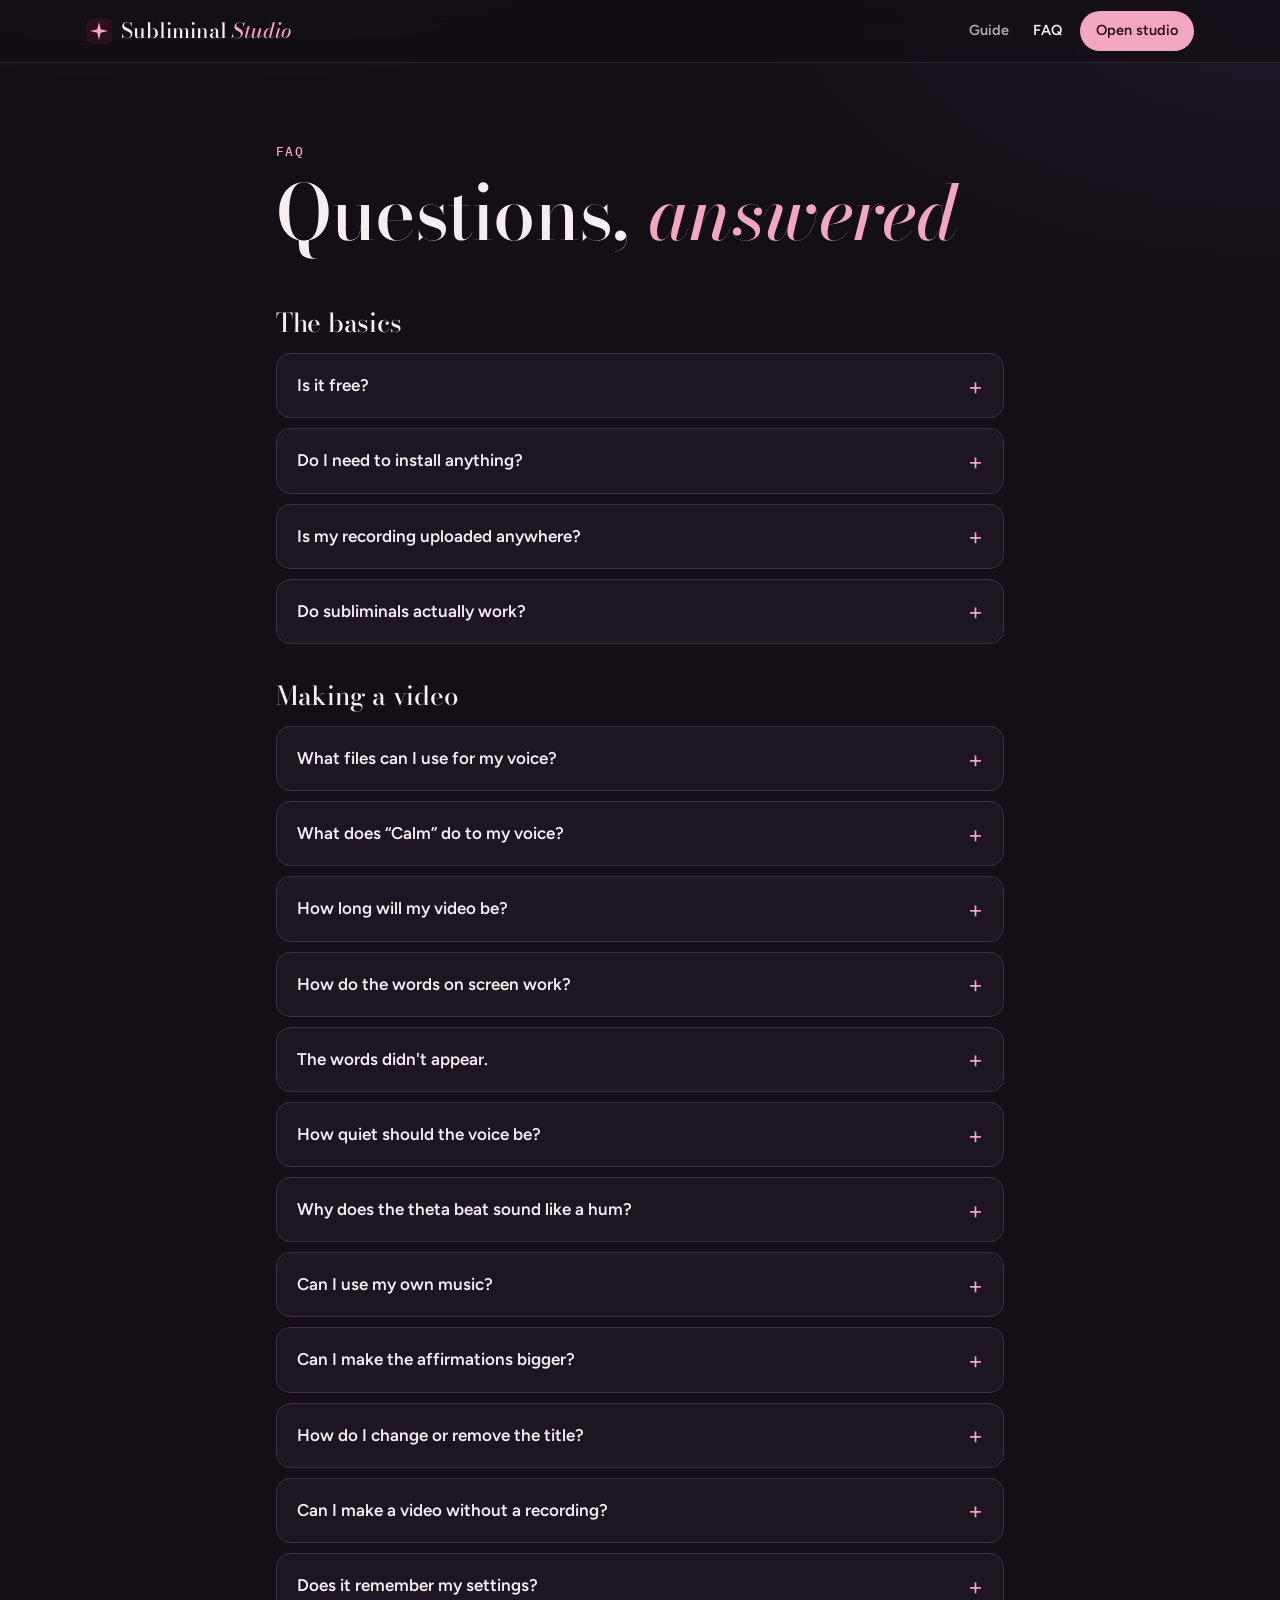
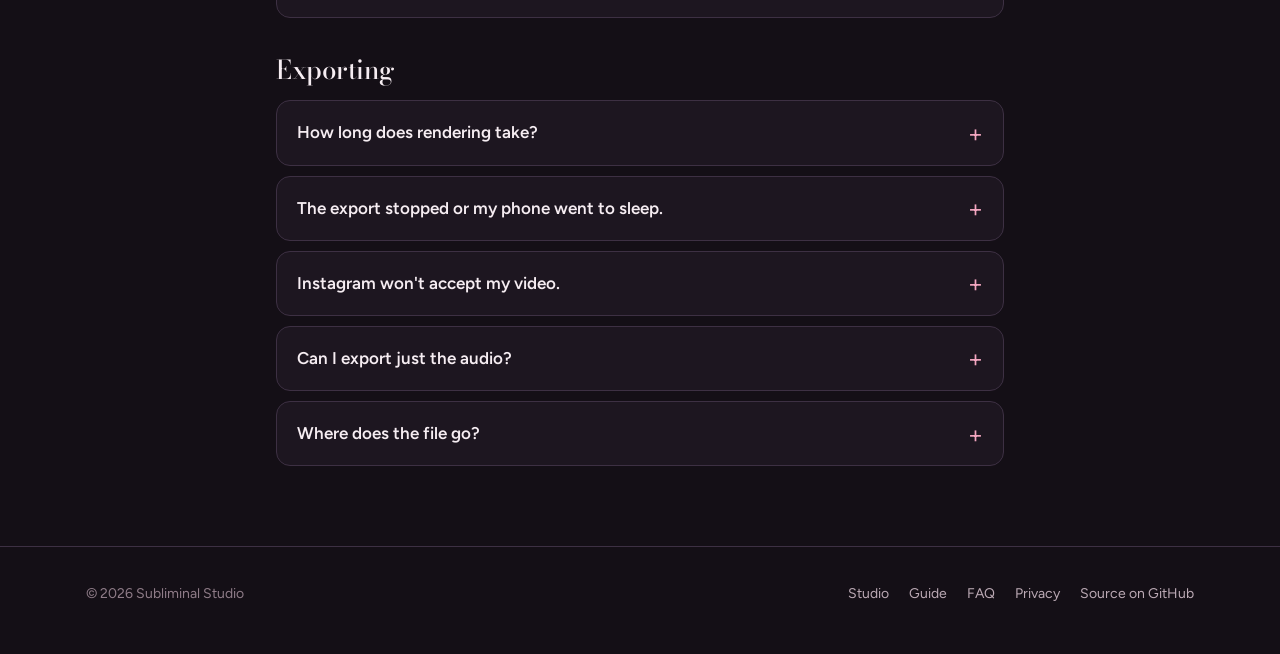
==== faq.html @ bfb0e153 "Add Hinglish captions and a text size control - Hinglish: transcribe as Hindi, then write it in Engl" ====
<!doctype html>
<html lang="en">
<head>
<meta charset="utf-8">
<meta name="viewport" content="width=device-width,initial-scale=1,viewport-fit=cover">
<title>FAQ — Subliminal Studio</title>
<meta name="description" content="Answers about Subliminal Studio: cost, privacy, supported browsers, file formats, export times and posting.">
<meta name="theme-color" content="#140f16">
<link rel="icon" href="assets/icon.svg" type="image/svg+xml">
<link rel="preconnect" href="https://fonts.googleapis.com">
<link rel="preconnect" href="https://fonts.gstatic.com" crossorigin>
<link rel="stylesheet" href="https://fonts.googleapis.com/css2?family=Bodoni+Moda:ital,opsz,wght@0,6..96,400..700;1,6..96,400..700&family=Figtree:wght@400;500;600;700&family=IBM+Plex+Mono:wght@400;500&display=swap">
<link rel="stylesheet" href="assets/site.css">
</head>
<body>
<header class="topbar">
  <div class="wrap">
    <a class="brand" href="./"><img src="assets/icon.svg" alt=""><span>Subliminal <em>Studio</em></span></a>
    <nav class="nav" aria-label="Main">
      <a href="guide.html">Guide</a>
      <a href="faq.html" aria-current="page">FAQ</a>
      <a class="cta" href="studio.html">Open studio</a>
    </nav>
  </div>
</header>

<main class="wrap narrow">
  <div class="page-head">
    <p class="eyebrow">FAQ</p>
    <h1>Questions, <em>answered</em></h1>
  </div>

  <div class="faq">
    <h2>The basics</h2>
    <details>
      <summary>Is it free?</summary>
      <div class="a"><p>Yes. There's no account, no watermark and no limit on how many videos you make.</p></div>
    </details>
    <details>
      <summary>Do I need to install anything?</summary>
      <div class="a"><p>No. It runs in a web browser on a computer or phone. Chrome, Edge and Safari give the fastest, most compatible exports.</p></div>
    </details>
    <details>
      <summary>Is my recording uploaded anywhere?</summary>
      <div class="a"><p>No. Your voice, music and photo are processed on your device and never sent to a server. See the <a href="privacy.html">privacy page</a> for details.</p></div>
    </details>
    <details>
      <summary>Do subliminals actually work?</summary>
      <div class="a">
        <p>Scientific evidence that subliminal affirmations change behaviour is limited and mixed. Many people use them like background affirmations or a calming ritual, and enjoy them on those terms.</p>
        <p>Subliminal Studio is a creative audio and video tool. It doesn't promise results, and it isn't a substitute for medical or mental-health care.</p>
      </div>
    </details>

    <h2>Making a video</h2>
    <details>
      <summary>What files can I use for my voice?</summary>
      <div class="a"><p>MP3, M4A, WAV, AAC, OGG, Opus, FLAC and WebM audio, or a video file with sound, such as MP4 or MOV. Your browser does the decoding, so a format that plays in your browser will almost always work.</p></div>
    </details>
    <details>
      <summary>What does “Calm” do to my voice?</summary>
      <div class="a"><p>It quiets background noise between phrases, softens harsh and hissy sounds, evens out loud and quiet words, and adds a soft room echo. “Dreamy” is warmer, with a longer echo. Choose “Natural” to keep your recording as it is.</p></div>
    </details>
    <details>
      <summary>How long will my video be?</summary>
      <div class="a"><p>By default it's as long as your recording, plus well under a second for the echo to fade out. Nothing is repeated. To make a longer track, choose “Repeat the voice” or “Set minutes” under Video length.</p></div>
    </details>
    <details>
      <summary>How do the words on screen work?</summary>
      <div class="a">
        <p>Without a recording, the affirmations you type are shown, one at a time. When you add a recording, the studio uses speech recognition on your device to write out what you say, and shows each line while you're saying it instead. Choose the language you speak in so it understands you. For a mix of Hindi and English, choose Hinglish to get your words in English letters.</p>
        <p>The first time, your browser downloads a speech model of about 100 MB, so use Wi-Fi if you can. After that it's kept on your device. Writing out the words can take about as long as the recording, and a computer is faster than a phone.</p>
        <p>Speech recognition sometimes mishears words. Every line can be edited before you export.</p>
      </div>
    </details>
    <details>
      <summary>The words didn't appear.</summary>
      <div class="a"><p>The speech model needs an internet connection the first time it downloads. Check your connection and press “Write out the words again”. If no words are found, check that the language matches your recording. Until then, the lines you typed are shown instead.</p></div>
    </details>
    <details>
      <summary>How quiet should the voice be?</summary>
      <div class="a"><p>Most subliminals sit between −25 and −35 dB under the background. The <a href="guide.html#levels">guide</a> has a table of what each level sounds like.</p></div>
    </details>
    <details>
      <summary>Why does the theta beat sound like a hum?</summary>
      <div class="a"><p>Theta 6 Hz is a binaural beat, which means a slightly different tone plays in each ear. You only perceive the beat on headphones. On speakers the two tones mix into a plain hum.</p></div>
    </details>
    <details>
      <summary>Can I use my own music?</summary>
      <div class="a"><p>Yes, if you have the rights to it. Platforms often mute or block videos with copyrighted tracks. The built-in sounds are generated in your browser, so they're safe to use.</p></div>
    </details>
    <details>
      <summary>Can I make the affirmations bigger?</summary>
      <div class="a"><p>Yes. In step 05, Text, move the Text size slider under “Show affirmations on the video”. It goes from 60% to 200%.</p></div>
    </details>
    <details>
      <summary>How do I change or remove the title?</summary>
      <div class="a"><p>Go to step 05, Text. Type over the title, the small line under it or your handle, or press Remove next to any of them. “Add a line” puts up to four more lines under the title.</p></div>
    </details>
    <details>
      <summary>Can I make a video without a recording?</summary>
      <div class="a"><p>Yes. Type your affirmations one per line in step 05 and set how many minutes the video runs under Video length. The background sounds and visuals play for that long.</p></div>
    </details>
    <details>
      <summary>Does it remember my settings?</summary>
      <div class="a"><p>Yes. Your settings are saved in this browser on this device. Files aren't saved, so you'll add your recording again next time.</p></div>
    </details>

    <h2>Exporting</h2>
    <details>
      <summary>How long does rendering take?</summary>
      <div class="a"><p>In Chrome, Edge and Safari a 10-minute video usually takes a few minutes. Browsers without a fast video encoder record in real time, so a 10-minute video takes 10 minutes. Choose 720p to speed things up, especially on a phone.</p></div>
    </details>
    <details>
      <summary>The export stopped or my phone went to sleep.</summary>
      <div class="a"><p>Keep the studio open and in front while it renders. The page asks your device to keep the screen awake, but switching apps can still pause it. For long videos, use 720p or render on a computer.</p></div>
    </details>
    <details>
      <summary>Instagram won't accept my video.</summary>
      <div class="a"><p>Some browsers can only pack the sound as Opus, which Instagram doesn't accept. The studio tells you when this happens. Render the video in Chrome on Android, Edge or Safari to get AAC sound instead.</p></div>
    </details>
    <details>
      <summary>Can I export just the audio?</summary>
      <div class="a"><p>Yes. Choose <strong>Audio only</strong> in the export step to get an audio file of the full mix.</p></div>
    </details>
    <details>
      <summary>Where does the file go?</summary>
      <div class="a"><p>Press <strong>Save video</strong> and your browser downloads it like any other file. On iPhone it goes to the Files app, where you can share it to Photos.</p></div>
    </details>
  </div>
</main>

<footer class="foot">
  <div class="wrap">
    <span>© <span id="yr">2026</span> Subliminal Studio</span>
    <nav aria-label="Footer">
      <a href="studio.html">Studio</a>
      <a href="guide.html">Guide</a>
      <a href="faq.html">FAQ</a>
      <a href="privacy.html">Privacy</a>
      <a href="https://github.com/iritikarani/Subliminal">Source on GitHub</a>
    </nav>
  </div>
</footer>
<script>document.getElementById('yr').textContent = new Date().getFullYear();</script>
</body>
</html>
---- assets/site.css ----
/* Shared styles for the marketing and help pages. The studio keeps its own styles and only borrows the top bar. */
:root {
  --ink: #140f16;
  --panel: #1d1620;
  --raised: #2a2130;
  --line: #3d3043;
  --text: #f6edf2;
  --muted: #bcaab5;
  --faint: #8f7c88;
  --accent: #f3a6c0;
  --accent-ink: #2b0f1c;
  --accent-soft: rgba(243, 166, 192, 0.13);
  --warm: #f6c99a;
  --display: "Bodoni Moda", Didot, "Bodoni 72", Georgia, serif;
  --body: "Figtree", system-ui, -apple-system, "Segoe UI", Roboto, sans-serif;
  --mono: "IBM Plex Mono", ui-monospace, SFMono-Regular, Menlo, Consolas, monospace;
  --r: 14px;
  color-scheme: dark;
}
* { box-sizing: border-box; }
html { background: var(--ink); scroll-padding-top: 80px; }
body {
  margin: 0;
  background:
    radial-gradient(1200px 520px at 15% -10%, rgba(243, 166, 192, 0.10), transparent 60%),
    radial-gradient(900px 480px at 100% 0%, rgba(183, 124, 255, 0.07), transparent 60%),
    var(--ink);
  color: var(--text);
  font: 16px/1.6 var(--body);
  -webkit-font-smoothing: antialiased;
}
img, svg { max-width: 100%; }
a { color: var(--accent); text-underline-offset: 3px; }
a:focus-visible, button:focus-visible, summary:focus-visible { outline: 2px solid var(--text); outline-offset: 3px; border-radius: 6px; }
[hidden] { display: none !important; }

.wrap {
  max-width: 1140px; margin: 0 auto;
  padding-left: max(16px, env(safe-area-inset-left, 0px));
  padding-right: max(16px, env(safe-area-inset-right, 0px));
}
.narrow { max-width: 760px; }

/* top bar */
.topbar {
  position: sticky; top: 0; z-index: 10;
  background: rgba(20, 15, 22, 0.78);
  backdrop-filter: blur(12px); -webkit-backdrop-filter: blur(12px);
  border-bottom: 1px solid rgba(61, 48, 67, 0.6);
}
.topbar .wrap { display: flex; align-items: center; gap: 12px; min-height: 62px; }
.brand { display: inline-flex; align-items: center; gap: 9px; color: var(--text); text-decoration: none; font-family: var(--display); font-size: 21px; font-weight: 500; white-space: nowrap; }
.brand em { color: var(--accent); }
.brand img { width: 26px; height: 26px; }
.nav { display: flex; align-items: center; gap: 4px; margin-left: auto; }
.nav a { color: var(--muted); text-decoration: none; font-weight: 600; font-size: 14.5px; padding: 8px 10px; border-radius: 999px; white-space: nowrap; }
.nav a:hover { color: var(--text); }
.nav a[aria-current="page"] { color: var(--text); }
.nav a.cta { background: var(--accent); color: var(--accent-ink); padding: 8px 16px; margin-left: 4px; }
.nav a.cta:hover { filter: brightness(1.06); }
@media (max-width: 480px) {
  .brand span { display: none; }
  .nav a { padding: 8px 8px; font-size: 14px; }
}

/* buttons */
.btn { display: inline-flex; align-items: center; gap: 8px; border-radius: 999px; padding: 14px 26px; font-weight: 700; font-size: 16px; text-decoration: none; border: 1px solid transparent; }
.btn-primary { background: var(--accent); color: var(--accent-ink); }
.btn-primary:hover { filter: brightness(1.06); }
.btn-ghost { border-color: var(--line); color: var(--text); font-weight: 600; }
.btn-ghost:hover { border-color: var(--faint); }
.btn-row { display: flex; flex-wrap: wrap; gap: 12px; }

/* type */
h1, h2, h3 { font-family: var(--display); font-weight: 500; line-height: 1.08; letter-spacing: -0.01em; text-wrap: balance; }
h1 { font-size: clamp(42px, 8vw, 76px); margin: 0; }
h1 em, h2 em { font-style: italic; color: var(--accent); }
h2 { font-size: clamp(30px, 5vw, 44px); margin: 0 0 14px; }
h3 { font-size: 23px; font-style: italic; margin: 0 0 8px; }
.eyebrow { font: 500 12.5px var(--mono); letter-spacing: 0.1em; text-transform: uppercase; color: var(--accent); margin: 0 0 12px; }
.lede { font-size: clamp(17px, 2.2vw, 19.5px); color: var(--muted); max-width: 54ch; margin: 18px 0 30px; }
.muted { color: var(--muted); }
.small { font-size: 14px; color: var(--faint); }

/* sections */
section.band { padding-block: clamp(56px, 9vw, 104px); border-top: 1px solid var(--line); }
section.band:first-of-type { border-top: 0; }
.section-head { max-width: 640px; margin-bottom: 40px; }
.section-head p { color: var(--muted); margin: 0; }

/* hero */
.hero { display: grid; gap: 48px; align-items: center; padding-block: clamp(40px, 8vw, 96px) clamp(56px, 9vw, 104px); }
@media (min-width: 900px) { .hero { grid-template-columns: minmax(0, 1.15fr) minmax(0, 0.85fr); } }
.hero-meta { display: flex; flex-wrap: wrap; gap: 8px 20px; margin-top: 26px; font-size: 14px; color: var(--faint); padding: 0; list-style: none; }
.hero-meta li { display: inline-flex; align-items: center; gap: 7px; }
.hero-meta li::before { content: ""; width: 6px; height: 6px; border-radius: 50%; background: var(--accent); }

.phone {
  position: relative; justify-self: center; width: min(300px, 78vw); aspect-ratio: 9 / 16;
  border-radius: 28px; overflow: hidden;
  background: radial-gradient(120% 70% at 30% 35%, #6b2450 0%, #33102a 45%, #170a14 100%);
  box-shadow: 0 0 0 1px rgba(255,255,255,0.07), 0 50px 110px -50px rgba(243, 166, 192, 0.6);
}
.phone .ttl { position: absolute; inset: 15% 8% auto; text-align: center; }
.phone .ttl b { display: block; font: 600 clamp(24px, 6vw, 30px)/1.1 "Cormorant Garamond", Georgia, serif; color: #fff4f8; }
.phone .ttl small { display: block; margin-top: 8px; font: 500 10px var(--body); letter-spacing: 0.22em; text-transform: uppercase; color: rgba(255,244,248,0.7); }
.phone .aff { position: absolute; left: 8%; right: 8%; top: 56%; text-align: center; font: italic 500 18px "Cormorant Garamond", Georgia, serif; color: rgba(255,244,248,0.9); }
.phone .tag { position: absolute; top: 12px; left: 12px; font: 500 10.5px var(--mono); background: rgba(0,0,0,0.45); color: #fff; padding: 4px 6px; border-radius: 6px; }
.phone .spark { position: absolute; width: 14px; height: 14px; color: #fff; animation: twinkle 3.2s ease-in-out infinite; }
.phone .dot { position: absolute; width: 4px; height: 4px; border-radius: 50%; background: #ff9cc7; opacity: 0.6; animation: twinkle 4.5s ease-in-out infinite; }
.phone .bars { position: absolute; left: 0; right: 0; bottom: 9%; display: flex; justify-content: center; align-items: center; gap: 4px; height: 34px; }
.phone .bars i { display: block; width: 3px; border-radius: 3px; background: rgba(255, 196, 220, 0.75); animation: bar 1.6s ease-in-out infinite; }
@keyframes twinkle { 0%, 100% { opacity: 0.25; transform: scale(0.7); } 50% { opacity: 1; transform: scale(1); } }
@keyframes bar { 0%, 100% { height: 6px; } 50% { height: 30px; } }

/* features */
.grid3 { display: grid; gap: 16px; grid-template-columns: repeat(auto-fit, minmax(min(100%, 280px), 1fr)); }
.card { background: var(--panel); border: 1px solid var(--line); border-radius: var(--r); padding: 24px; }
.card p { margin: 0; color: var(--muted); font-size: 15.5px; }
.card .ic { width: 40px; height: 40px; border-radius: 11px; display: grid; place-items: center; background: var(--accent-soft); color: var(--accent); margin-bottom: 16px; }
.card .ic svg { width: 21px; height: 21px; }

/* steps */
.steps { list-style: none; padding: 0; margin: 0; display: grid; gap: 0; counter-reset: s; }
.steps li { counter-increment: s; display: grid; grid-template-columns: 56px minmax(0, 1fr); gap: 4px 16px; padding-block: 22px; border-top: 1px solid var(--line); }
.steps li:first-child { border-top: 0; }
.steps li::before { content: "0" counter(s); font: 500 13px var(--mono); color: var(--accent); letter-spacing: 0.08em; padding-top: 7px; grid-row: span 2; }
.steps li h3 { margin: 0; }
.steps li p { margin: 0; color: var(--muted); }

/* formats */
.formats { display: grid; gap: 14px; grid-template-columns: repeat(auto-fit, minmax(min(100%, 210px), 1fr)); }
.fmt { display: grid; grid-template-columns: 56px minmax(0, 1fr); align-items: center; gap: 14px; padding: 18px; border: 1px solid var(--line); border-radius: var(--r); background: var(--panel); }
.fmt .shape { display: grid; place-items: center; height: 56px; }
.fmt .shape i { display: block; border: 1.5px solid var(--accent); border-radius: 4px; background: var(--accent-soft); }
.fmt b { font: 500 17px var(--mono); display: block; }
.fmt span { color: var(--faint); font-size: 14px; }

/* chips list */
.taglist { display: flex; flex-wrap: wrap; gap: 8px; padding: 0; margin: 0; list-style: none; }
.taglist li { padding: 7px 14px; border: 1px solid var(--line); border-radius: 999px; background: var(--panel); color: var(--muted); font-size: 14.5px; }

/* callout */
.callout { border-radius: 20px; padding: clamp(28px, 6vw, 56px); background: linear-gradient(135deg, rgba(243,166,192,0.16), rgba(183,124,255,0.10)); border: 1px solid var(--line); text-align: center; display: grid; justify-items: center; gap: 6px; }
.callout p { color: var(--muted); max-width: 52ch; margin: 0 0 18px; }

/* prose pages */
.page-head { padding-block: clamp(40px, 7vw, 80px) 28px; }
.page-head .lede { margin-bottom: 0; }
.prose { padding-bottom: 80px; }
.prose h2 { font-size: clamp(27px, 4vw, 34px); margin: 52px 0 12px; }
.prose h3 { margin-top: 30px; }
.prose p, .prose li { color: #e3d6dd; }
.prose ul, .prose ol { padding-left: 22px; }
.prose li { margin-bottom: 6px; }
.prose strong { color: var(--text); }
.toc { display: flex; flex-wrap: wrap; gap: 8px; padding: 0; margin: 0; list-style: none; }
.toc a { display: inline-block; padding: 6px 13px; border: 1px solid var(--line); border-radius: 999px; color: var(--muted); text-decoration: none; font-size: 14px; font-weight: 600; }
.toc a:hover { color: var(--text); border-color: var(--faint); }
.table-wrap { overflow-x: auto; border: 1px solid var(--line); border-radius: var(--r); margin: 18px 0; }
table { border-collapse: collapse; width: 100%; font-size: 15px; }
th, td { text-align: left; padding: 12px 14px; border-top: 1px solid var(--line); vertical-align: top; }
thead th { border-top: 0; background: var(--panel); font: 500 12px var(--mono); letter-spacing: 0.08em; text-transform: uppercase; color: var(--faint); }
td.num { font-family: var(--mono); white-space: nowrap; color: var(--text); }
.note { border-left: 3px solid var(--warm); background: rgba(246, 201, 154, 0.07); padding: 14px 18px; border-radius: 0 10px 10px 0; margin: 22px 0; }
.note p { margin: 0; }

/* faq */
.faq { display: grid; gap: 10px; padding-bottom: 80px; }
.faq details { background: var(--panel); border: 1px solid var(--line); border-radius: var(--r); }
.faq summary { cursor: pointer; list-style: none; padding: 18px 52px 18px 20px; font-weight: 600; font-size: 17px; position: relative; }
.faq summary::-webkit-details-marker { display: none; }
.faq summary::after { content: "+"; position: absolute; right: 20px; top: 50%; transform: translateY(-50%); font: 400 24px var(--body); color: var(--accent); }
.faq details[open] summary::after { content: "−"; }
.faq .a { padding: 0 20px 18px; color: var(--muted); }
.faq .a p { margin: 0 0 10px; }
.faq .a p:last-child { margin: 0; }
.faq h2 { font-size: 26px; margin: 28px 0 6px; }

/* footer */
.foot { border-top: 1px solid var(--line); padding-block: 36px 48px; color: var(--faint); font-size: 14px; }
.foot .wrap { display: flex; flex-wrap: wrap; gap: 18px 32px; align-items: center; justify-content: space-between; }
.foot nav { display: flex; flex-wrap: wrap; gap: 6px 20px; }
.foot a { color: var(--muted); text-decoration: none; }
.foot a:hover { color: var(--text); }

@media (prefers-reduced-motion: reduce) {
  *, *::before, *::after { animation: none !important; transition: none !important; scroll-behavior: auto !important; }
}
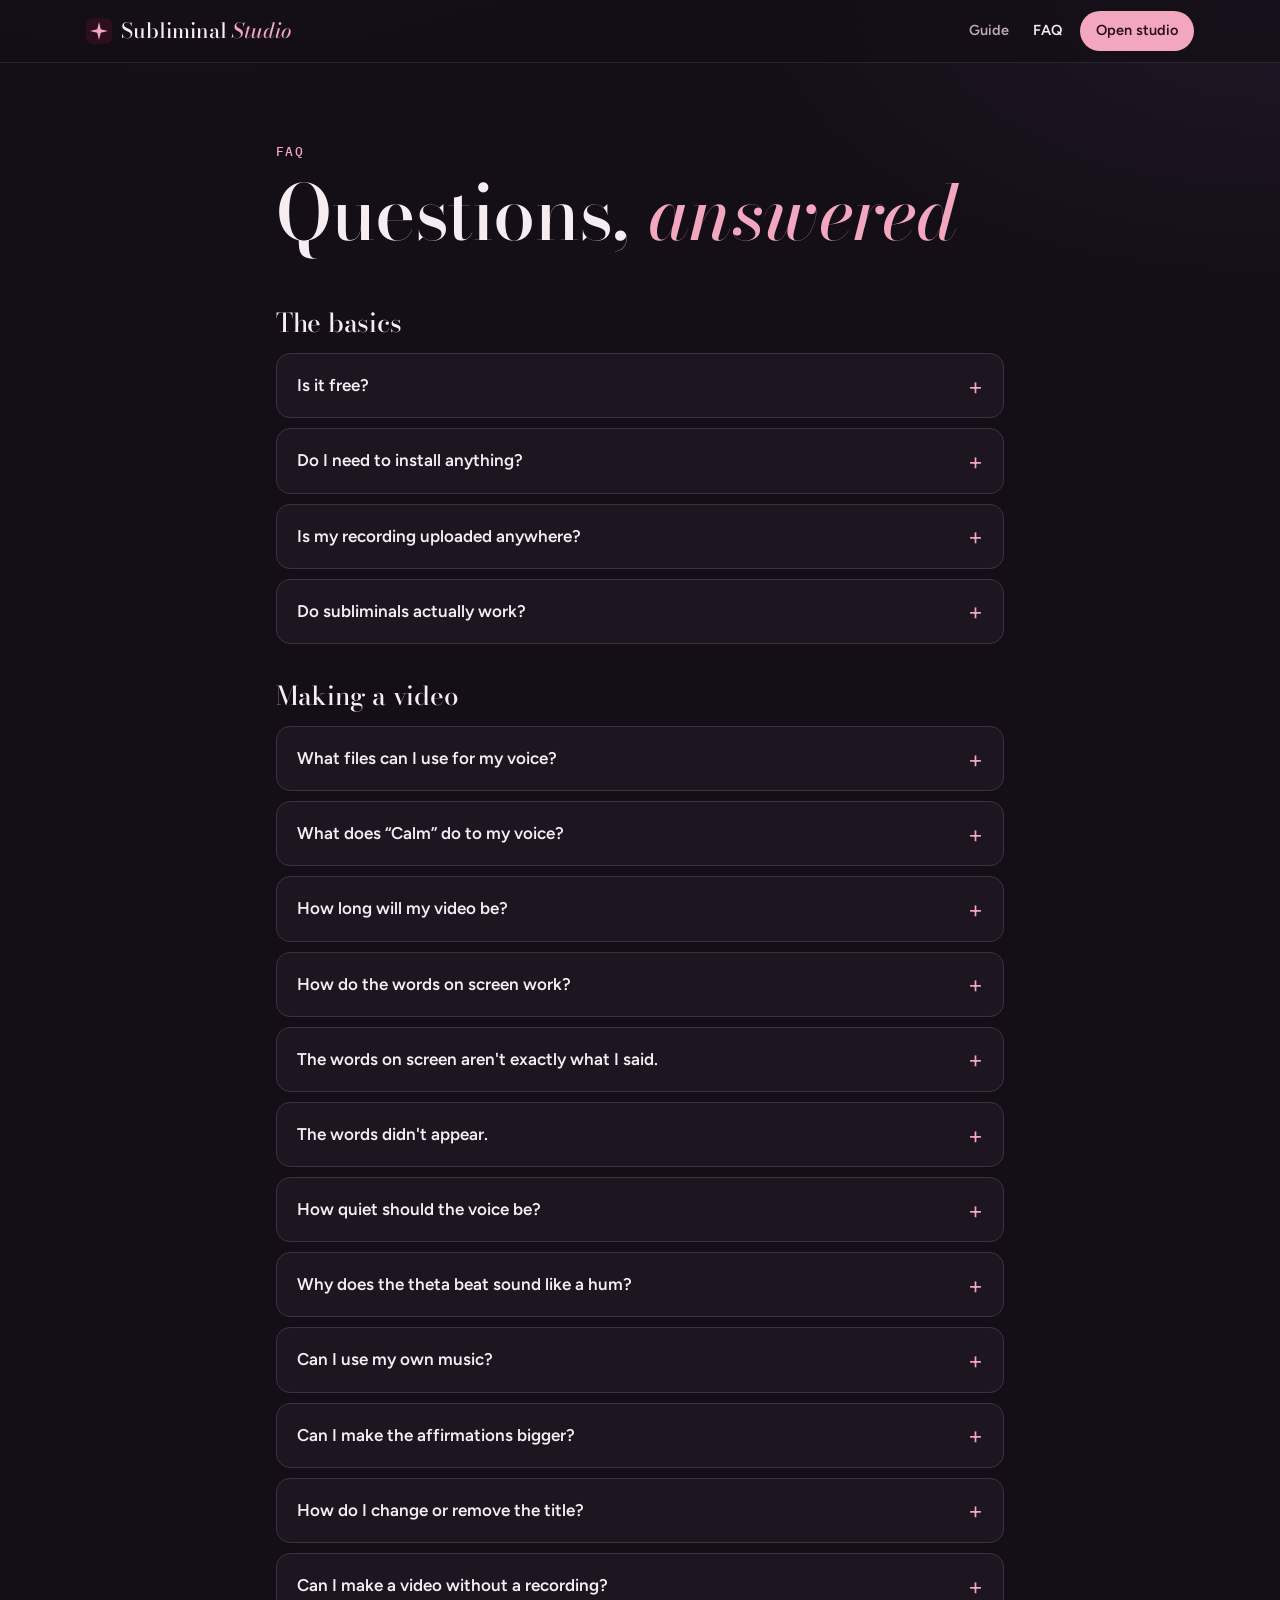
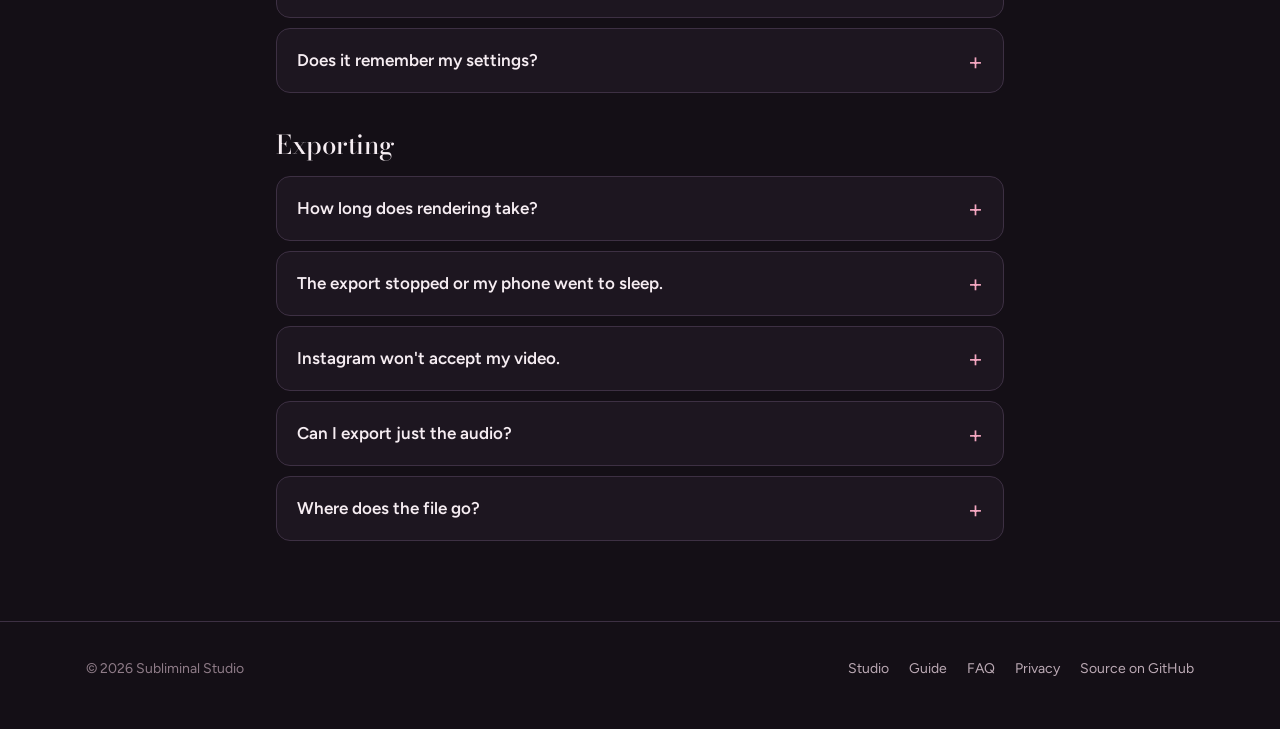
==== commit cda8a162: "Time a pasted script to the voice for exact captions Add a Your script box. The captions use the scr" ====
--- a/faq.html
+++ b/faq.html
@@ -69,9 +69,13 @@
       <summary>How do the words on screen work?</summary>
       <div class="a">
         <p>Without a recording, the affirmations you type are shown, one at a time. When you add a recording, the studio uses speech recognition on your device to write out what you say, and shows each line while you're saying it instead. Choose the language you speak in so it understands you. For a mix of Hindi and English, choose Hinglish to get your words in English letters.</p>
-        <p>The first time, your browser downloads a speech model of about 100 MB, so use Wi-Fi if you can. After that it's kept on your device. Writing out the words can take about as long as the recording, and a computer is faster than a phone.</p>
+        <p>The first time, your browser downloads a speech model, about 250 MB, so use Wi-Fi if you can. After that it's kept on your device. A progress bar shows how far it has got. A computer usually takes about as long as the recording; a phone can take a few times longer.</p>
         <p>Speech recognition sometimes mishears words. Every line can be edited before you export.</p>
       </div>
+    </details>
+    <details>
+      <summary>The words on screen aren't exactly what I said.</summary>
+      <div class="a"><p>Paste your script into “Your script” in step 05. The captions then use your exact words, and the studio only works out when you say each line. English words stay in English, and Hindi in Devanagari is written in English letters. It works even if the speech model can't load: the lines are timed to the pauses in your voice.</p></div>
     </details>
     <details>
       <summary>The words didn't appear.</summary>
@@ -95,7 +99,7 @@
     </details>
     <details>
       <summary>How do I change or remove the title?</summary>
-      <div class="a"><p>Go to step 05, Text. Type over the title, the small line under it or your handle, or press Remove next to any of them. “Add a line” puts up to four more lines under the title.</p></div>
+      <div class="a"><p>Go to step 05, Text. Type over the title, the small line under it or your handle, or press Remove next to any of them. The Title size slider makes the title smaller or bigger (60% to 200%). “Add a line” puts up to four more lines under the title.</p></div>
     </details>
     <details>
       <summary>Can I make a video without a recording?</summary>
